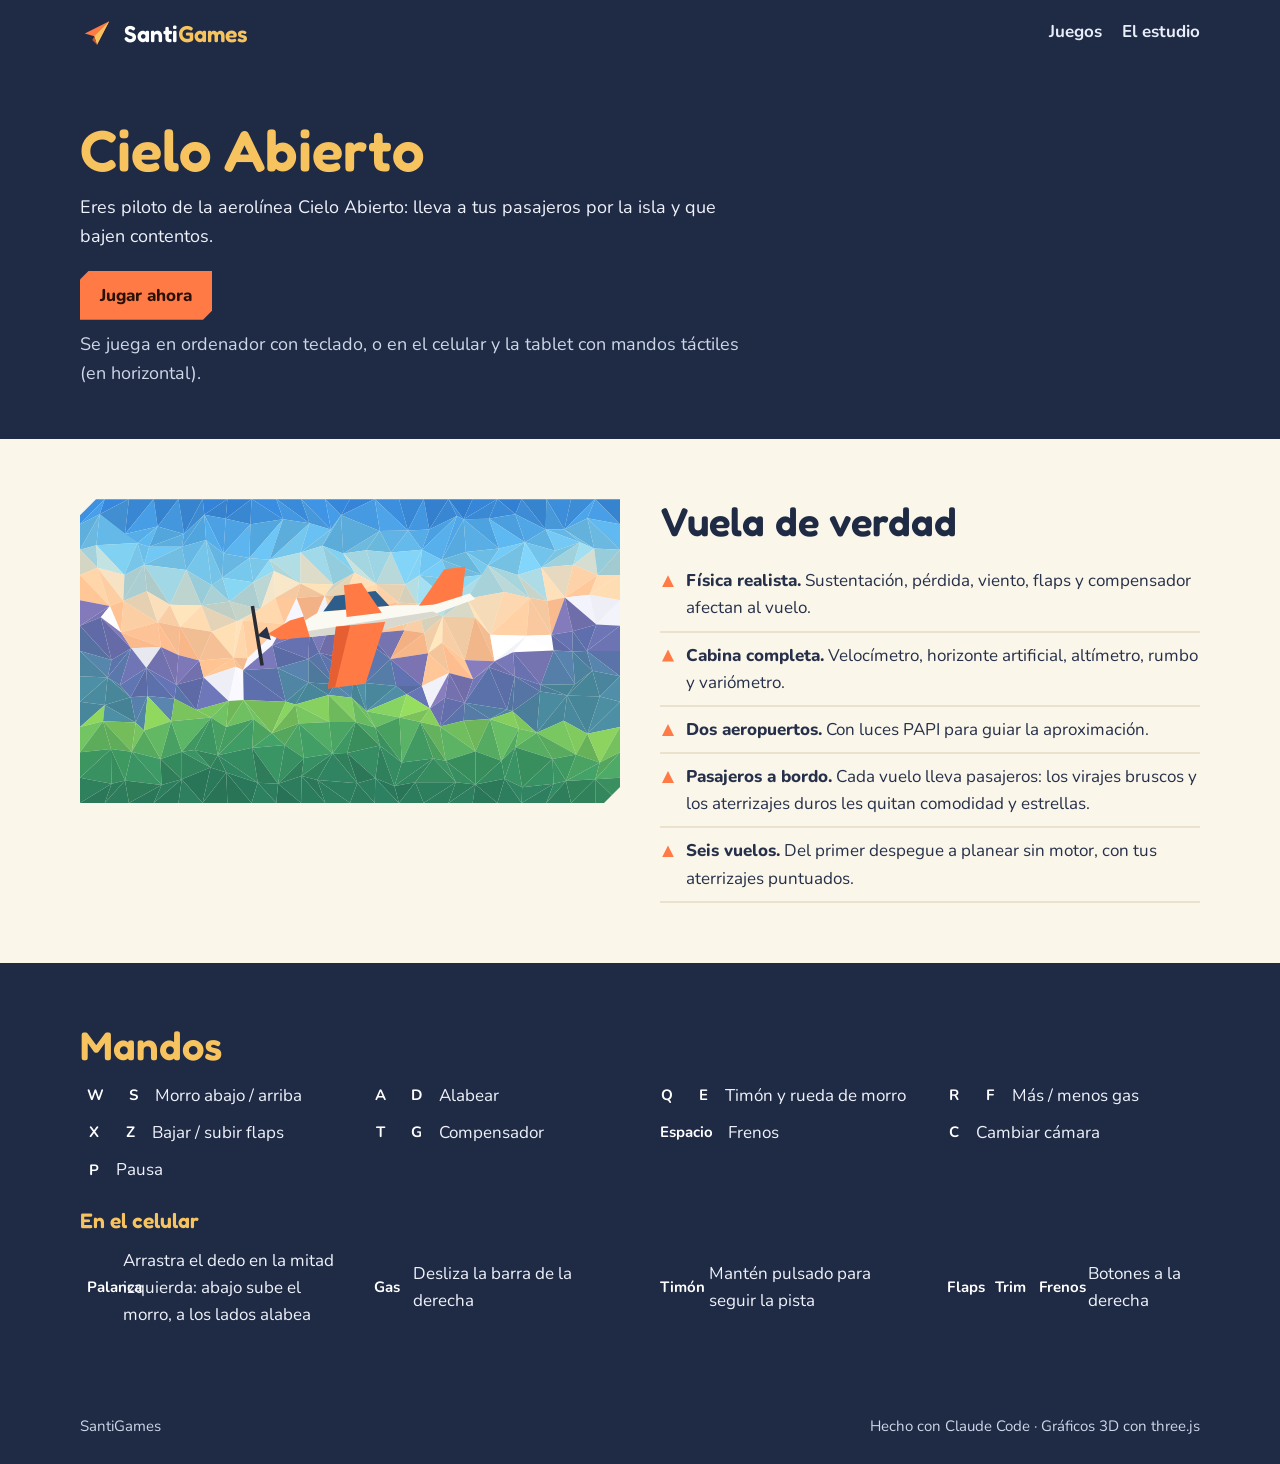
==== juegos/cielo-abierto/index.html @ 6381b73f "Cielo Abierto: aerolínea con pasajeros a bordo Cada vuelo lleva 3 pasajeros con nombre. Su comodidad" ====
<!doctype html>
<html lang="es">
<head>
  <meta charset="utf-8">
  <meta name="viewport" content="width=device-width, initial-scale=1">
  <title>Cielo Abierto · SantiGames</title>
  <meta name="description" content="Simulador de vuelo 3D low-poly para jugar en el navegador.">
  <link rel="icon" href="../../assets/icono.svg" type="image/svg+xml">
  <link rel="preconnect" href="https://fonts.googleapis.com">
  <link rel="preconnect" href="https://fonts.gstatic.com" crossorigin>
  <link rel="stylesheet" href="https://fonts.googleapis.com/css2?family=Fredoka:wght@600&family=Nunito:wght@400;700;800&display=swap">
  <link rel="stylesheet" href="../../css/estilos.css">
</head>
<body>
  <header class="cabecera">
    <div class="contenedor">
      <a class="marca" href="../../index.html"><img src="../../assets/icono.svg" alt=""><span>Santi<span>Games</span></span></a>
      <nav aria-label="Principal">
        <a href="../../index.html#juegos">Juegos</a>
        <a href="../../estudio.html">El estudio</a>
      </nav>
    </div>
  </header>

  <main>
    <section class="cabeza-pagina">
      <div class="contenedor">
        <h1>Cielo Abierto</h1>
        <p>Eres piloto de la aerolínea Cielo Abierto: lleva a tus pasajeros por la isla y que bajen contentos.</p>
        <div class="acciones"><a class="boton principal" href="jugar.html">Jugar ahora</a></div>
        <p class="aviso-escritorio">Se juega en ordenador con teclado, o en el celular y la tablet con mandos táctiles (en horizontal).</p>
      </div>
    </section>

    <section class="seccion">
      <div class="contenedor columnas">
        <img src="portada.svg" alt="Portada de Cielo Abierto: una avioneta sobre montañas low-poly">
        <div>
          <h2>Vuela de verdad</h2>
          <ul class="lista">
            <li><strong>Física realista.</strong> Sustentación, pérdida, viento, flaps y compensador afectan al vuelo.</li>
            <li><strong>Cabina completa.</strong> Velocímetro, horizonte artificial, altímetro, rumbo y variómetro.</li>
            <li><strong>Dos aeropuertos.</strong> Con luces PAPI para guiar la aproximación.</li>
            <li><strong>Pasajeros a bordo.</strong> Cada vuelo lleva pasajeros: los virajes bruscos y los aterrizajes duros les quitan comodidad y estrellas.</li>
            <li><strong>Seis vuelos.</strong> Del primer despegue a planear sin motor, con tus aterrizajes puntuados.</li>
          </ul>
        </div>
      </div>
    </section>

    <section class="seccion banda">
      <div class="contenedor">
        <h2>Mandos</h2>
        <div class="mandos">
          <div><kbd>W</kbd><kbd>S</kbd> Morro abajo / arriba</div>
          <div><kbd>A</kbd><kbd>D</kbd> Alabear</div>
          <div><kbd>Q</kbd><kbd>E</kbd> Timón y rueda de morro</div>
          <div><kbd>R</kbd><kbd>F</kbd> Más / menos gas</div>
          <div><kbd>X</kbd><kbd>Z</kbd> Bajar / subir flaps</div>
          <div><kbd>T</kbd><kbd>G</kbd> Compensador</div>
          <div><kbd>Espacio</kbd> Frenos</div>
          <div><kbd>C</kbd> Cambiar cámara</div>
          <div><kbd>P</kbd> Pausa</div>
        </div>
        <h3>En el celular</h3>
        <div class="mandos">
          <div><kbd>Palanca</kbd> Arrastra el dedo en la mitad izquierda: abajo sube el morro, a los lados alabea</div>
          <div><kbd>Gas</kbd> Desliza la barra de la derecha</div>
          <div><kbd>Timón</kbd> Mantén pulsado para seguir la pista</div>
          <div><kbd>Flaps</kbd><kbd>Trim</kbd><kbd>Frenos</kbd> Botones a la derecha</div>
        </div>
      </div>
    </section>
  </main>

  <footer class="pie">
    <div class="contenedor"><p>SantiGames</p><p>Hecho con Claude Code · Gráficos 3D con three.js</p></div>
  </footer>
</body>
</html>
---- css/estilos.css ----
:root {
  --noche: #1f2a44; --noche-2: #2b3a5c; --crema: #fbf6ea; --blanco: #fffdf7;
  --coral: #ff7a45; --oro: #f7c35f; --cielo: #86d3ef; --verde: #3f9a62; --tinta: #26304a; --suave: #5a6580;
  --titulos: "Fredoka", "Trebuchet MS", system-ui, sans-serif;
  --texto: "Nunito", system-ui, -apple-system, "Segoe UI", sans-serif;
  --corte: polygon(16px 0, 100% 0, 100% calc(100% - 16px), calc(100% - 16px) 100%, 0 100%, 0 16px);
}
* { box-sizing: border-box; }
html { scroll-behavior: smooth; }
body { margin: 0; background: var(--crema); color: var(--tinta); font: 400 17px/1.6 var(--texto); }
img { display: block; max-width: 100%; }
a { color: inherit; }
a:focus-visible { outline: 3px solid var(--coral); outline-offset: 3px; }
h1, h2, h3 { font-family: var(--titulos); font-weight: 600; line-height: 1.12; margin: 0; color: var(--noche); }
.contenedor { width: min(1120px, 100% - 32px); margin-inline: auto; }

.cabecera { background: var(--noche); }
.cabecera .contenedor { display: flex; align-items: center; justify-content: space-between; gap: 16px; min-height: 66px; flex-wrap: wrap; }
.marca { display: inline-flex; align-items: center; gap: 10px; font: 600 23px var(--titulos); color: #fff; text-decoration: none; }
.marca img { width: 34px; height: 34px; }
.marca span span { color: var(--oro); }
nav { display: flex; gap: 20px; }
nav a { color: #e9eefb; text-decoration: none; font-weight: 700; padding: 6px 0; border-bottom: 3px solid transparent; }
nav a:hover, nav a[aria-current="page"] { border-color: var(--coral); }

.heroe { position: relative; min-height: min(620px, 80vh); display: flex; align-items: center; overflow: hidden; background: var(--cielo); }
.heroe > img { position: absolute; inset: 0; width: 100%; height: 100%; object-fit: cover; }
.heroe .contenedor { position: relative; padding-block: 48px; }
.panel { max-width: 520px; padding: 30px 32px; background: var(--noche); color: #eef2fb; clip-path: var(--corte); }
.panel h1 { font-size: clamp(42px, 7vw, 66px); color: var(--oro); }
.etiqueta { margin: 0 0 6px; font-weight: 800; color: var(--cielo); }
.entrada { margin: 12px 0 0; font-size: 18px; }
.acciones { display: flex; flex-wrap: wrap; gap: 10px; margin-top: 20px; }

.boton { display: inline-block; padding: 11px 20px; background: var(--noche-2); color: #fff; font-weight: 800; text-decoration: none; clip-path: polygon(9px 0, 100% 0, 100% calc(100% - 9px), calc(100% - 9px) 100%, 0 100%, 0 9px); transition: transform 0.15s, background 0.15s; }
.boton:hover { transform: translateY(-2px); background: #3a4d78; }
.boton.principal { background: var(--coral); color: #2a1208; }
.boton.principal:hover { background: #ff9365; }
.boton.pequeno { padding: 8px 18px; background: var(--noche); }

.seccion { padding-block: 60px; }
.seccion h2 { font-size: clamp(30px, 4vw, 40px); margin-bottom: 8px; }
.seccion .intro { margin: 0 0 26px; color: var(--suave); max-width: 62ch; }
.rejilla { display: grid; grid-template-columns: repeat(auto-fill, minmax(290px, 1fr)); gap: 22px; }
.tarjeta { background: var(--blanco); clip-path: var(--corte); display: flex; flex-direction: column; transition: transform 0.18s; }
.tarjeta:hover { transform: translateY(-4px); }
.portada img { width: 100%; aspect-ratio: 16 / 9; object-fit: cover; }
.cuerpo { padding: 18px 20px 22px; display: flex; flex-direction: column; align-items: flex-start; flex: 1; }
.cuerpo h3 { font-size: 25px; }
.cuerpo p { margin: 6px 0 14px; }
.cuerpo .boton { margin-top: auto; }
.cuerpo .estado { margin: 0 0 4px; font-size: 14px; font-weight: 800; color: var(--verde); }
.cuerpo .estado.desarrollo { color: #b5651d; }
.cuerpo .meta { margin: 2px 0 8px; font-size: 14.5px; color: var(--suave); }
.proxima { background: #efe7d3; align-items: center; justify-content: center; text-align: center; padding: 34px 26px; min-height: 280px; }
.proxima .signo { margin: 0; font: 600 62px/1 var(--titulos); color: var(--coral); }
.proxima p:last-child { margin: 8px 0 0; color: var(--suave); }

.banda { background: var(--noche); color: #eef2fb; }
.banda h2 { color: var(--oro); }
.banda h3 { margin-top: 26px; font-size: 21px; color: var(--oro); }
.banda .intro { color: #cdd7e8; }
.banda .boton { background: var(--coral); color: #2a1208; }

.cabeza-pagina { background: var(--noche); color: #eef2fb; padding-block: 52px; }
.cabeza-pagina h1 { color: var(--oro); font-size: clamp(40px, 6vw, 58px); }
.cabeza-pagina p { margin: 10px 0 0; max-width: 60ch; font-size: 18px; }
.columnas { display: grid; grid-template-columns: repeat(auto-fit, minmax(280px, 1fr)); gap: 40px; align-items: start; }
.columnas img { clip-path: var(--corte); width: 100%; }
.lista { margin: 14px 0 0; padding: 0; list-style: none; }
.lista li { padding: 9px 0 9px 26px; position: relative; border-bottom: 2px solid #ebe2cd; }
.lista li::before { content: ""; position: absolute; left: 2px; top: 17px; width: 12px; height: 12px; background: var(--coral); clip-path: polygon(50% 0, 100% 100%, 0 100%); }
.lista strong { font-weight: 800; }
.mandos { display: grid; grid-template-columns: repeat(auto-fill, minmax(245px, 1fr)); gap: 10px 26px; margin-top: 14px; }
.mandos div { display: flex; align-items: center; gap: 8px; }
kbd { display: inline-block; min-width: 28px; padding: 2px 7px; text-align: center; font: 700 15px var(--texto); background: var(--noche); color: #fff; }
.aviso-escritorio { margin-top: 12px; font-size: 15px; color: #cdd7e8; }

.pie { background: var(--noche); color: #cdd7e8; padding-block: 26px; font-size: 15px; }
.pie .contenedor { display: flex; justify-content: space-between; flex-wrap: wrap; gap: 8px 22px; }
.pie p { margin: 0; }

@media (max-width: 560px) {
  .seccion { padding-block: 42px; }
  .panel { padding: 24px 22px; }
  .heroe { align-items: flex-end; }
}
@media (prefers-reduced-motion: reduce) {
  html { scroll-behavior: auto; }
  .boton, .tarjeta { transition: none; }
}
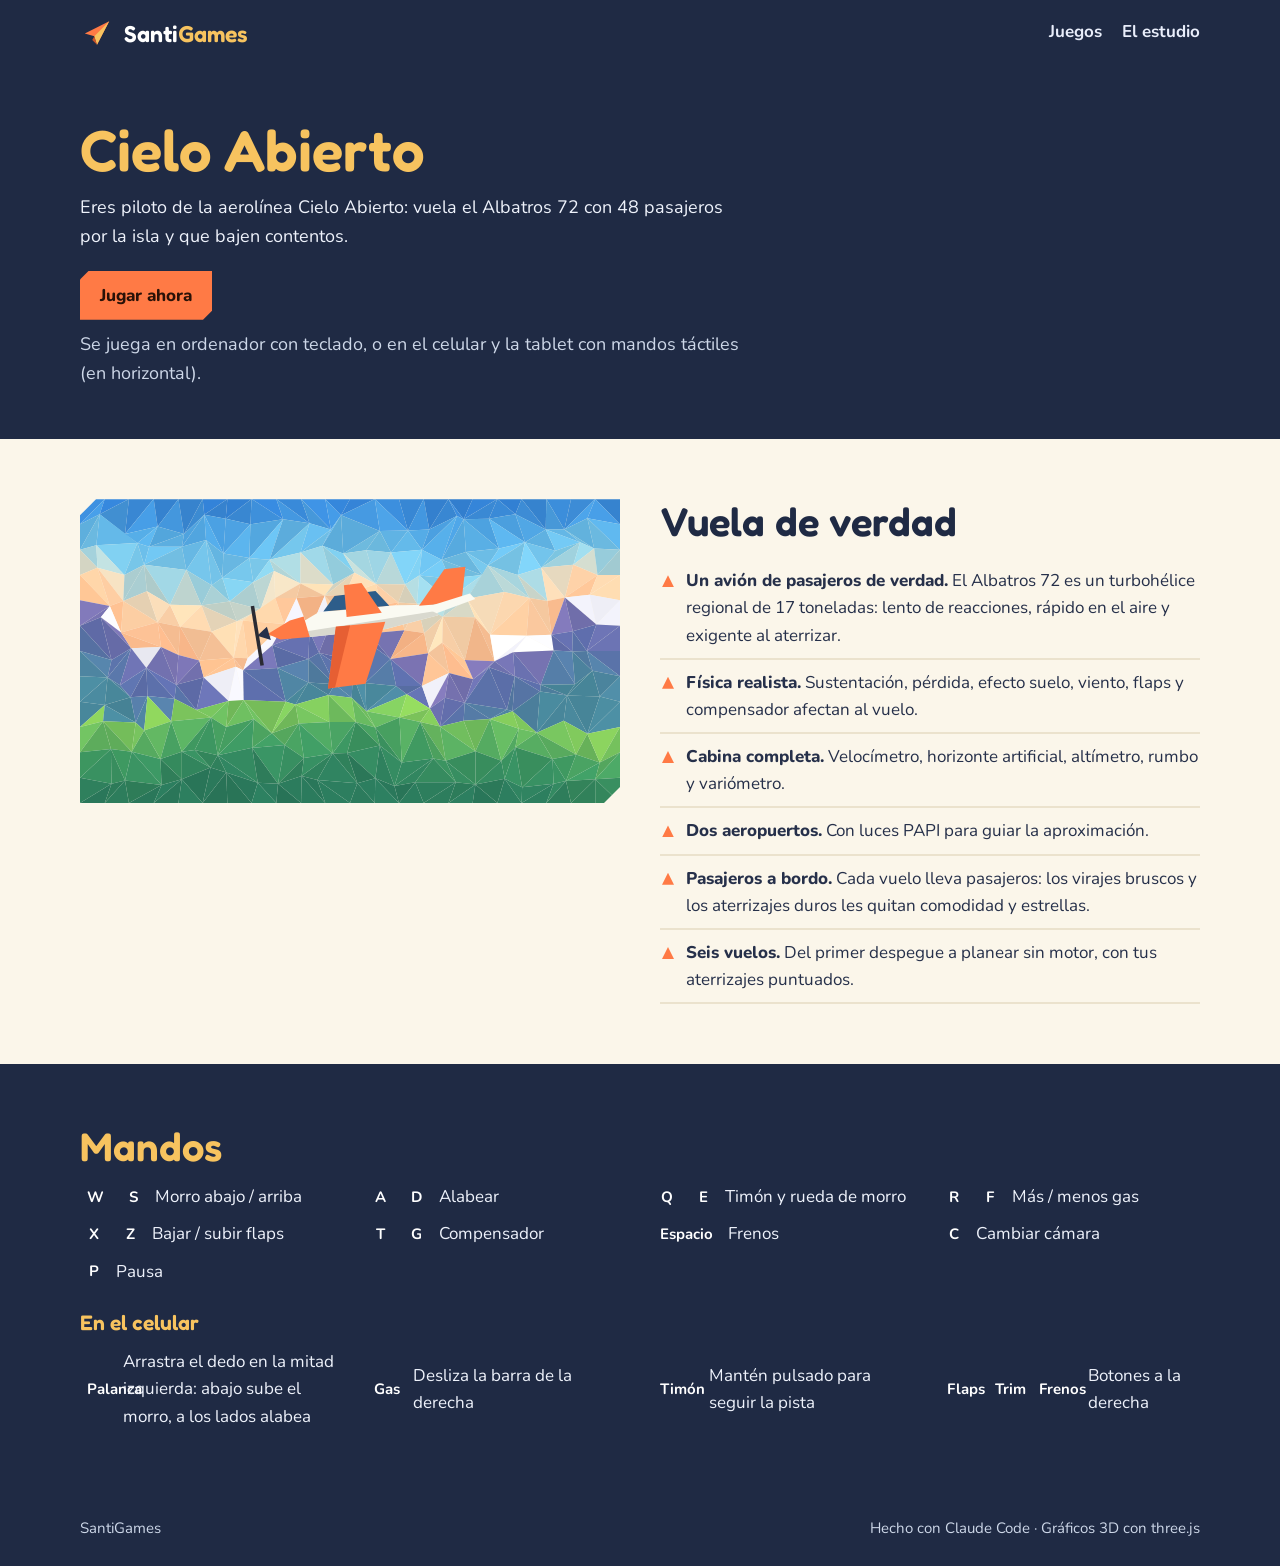
==== commit 47588d8c: "Cielo Abierto: el Albatros 72, un turbohélice regional de 48 plazas La física pasa a describir cada " ====
--- a/juegos/cielo-abierto/index.html
+++ b/juegos/cielo-abierto/index.html
@@ -26,7 +26,7 @@
     <section class="cabeza-pagina">
       <div class="contenedor">
         <h1>Cielo Abierto</h1>
-        <p>Eres piloto de la aerolínea Cielo Abierto: lleva a tus pasajeros por la isla y que bajen contentos.</p>
+        <p>Eres piloto de la aerolínea Cielo Abierto: vuela el Albatros 72 con 48 pasajeros por la isla y que bajen contentos.</p>
         <div class="acciones"><a class="boton principal" href="jugar.html">Jugar ahora</a></div>
         <p class="aviso-escritorio">Se juega en ordenador con teclado, o en el celular y la tablet con mandos táctiles (en horizontal).</p>
       </div>
@@ -38,7 +38,8 @@
         <div>
           <h2>Vuela de verdad</h2>
           <ul class="lista">
-            <li><strong>Física realista.</strong> Sustentación, pérdida, viento, flaps y compensador afectan al vuelo.</li>
+            <li><strong>Un avión de pasajeros de verdad.</strong> El Albatros 72 es un turbohélice regional de 17 toneladas: lento de reacciones, rápido en el aire y exigente al aterrizar.</li>
+            <li><strong>Física realista.</strong> Sustentación, pérdida, efecto suelo, viento, flaps y compensador afectan al vuelo.</li>
             <li><strong>Cabina completa.</strong> Velocímetro, horizonte artificial, altímetro, rumbo y variómetro.</li>
             <li><strong>Dos aeropuertos.</strong> Con luces PAPI para guiar la aproximación.</li>
             <li><strong>Pasajeros a bordo.</strong> Cada vuelo lleva pasajeros: los virajes bruscos y los aterrizajes duros les quitan comodidad y estrellas.</li>
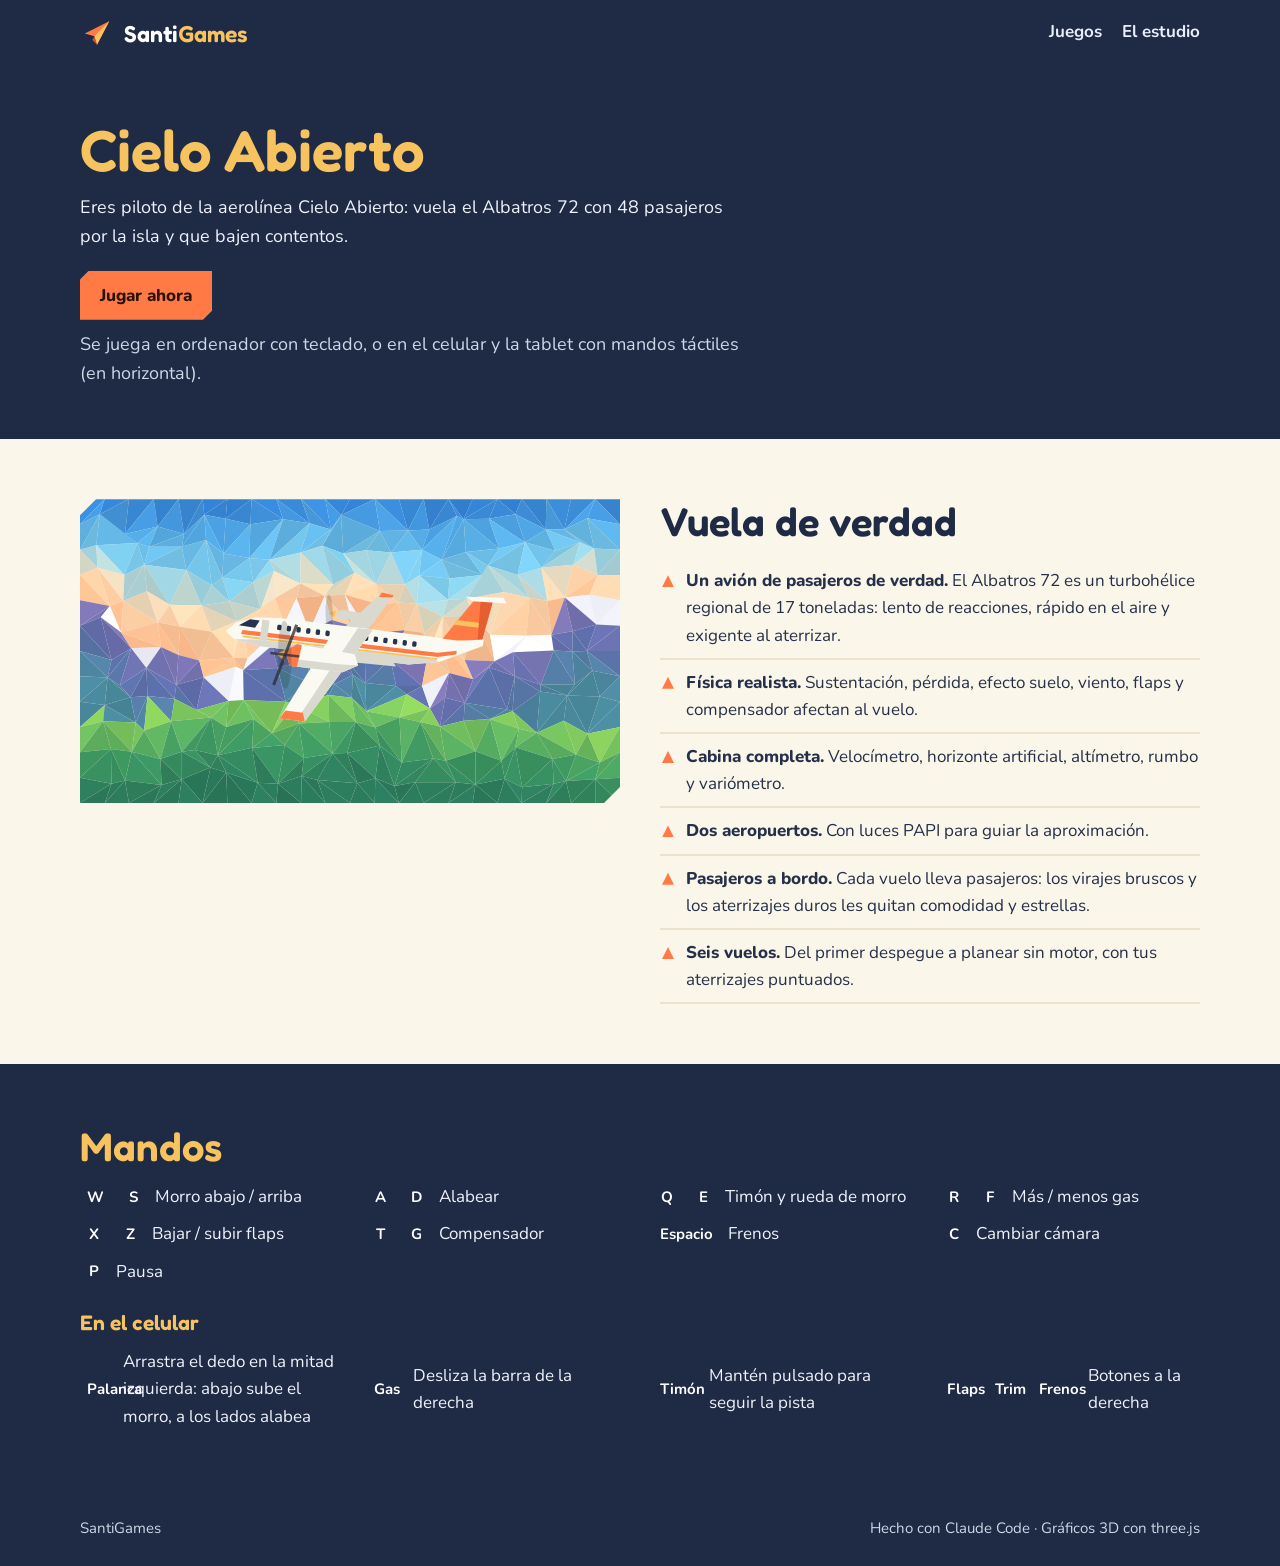
==== commit d7f44896: "Portada y cabecera con el Albatros 72 Sustituye la avioneta por el turbohélice de la aerolínea en la" ====
--- a/juegos/cielo-abierto/index.html
+++ b/juegos/cielo-abierto/index.html
@@ -34,7 +34,7 @@
 
     <section class="seccion">
       <div class="contenedor columnas">
-        <img src="portada.svg" alt="Portada de Cielo Abierto: una avioneta sobre montañas low-poly">
+        <img src="portada.svg" alt="Portada de Cielo Abierto: el Albatros 72, un turbohélice de pasajeros, sobre montañas low-poly">
         <div>
           <h2>Vuela de verdad</h2>
           <ul class="lista">
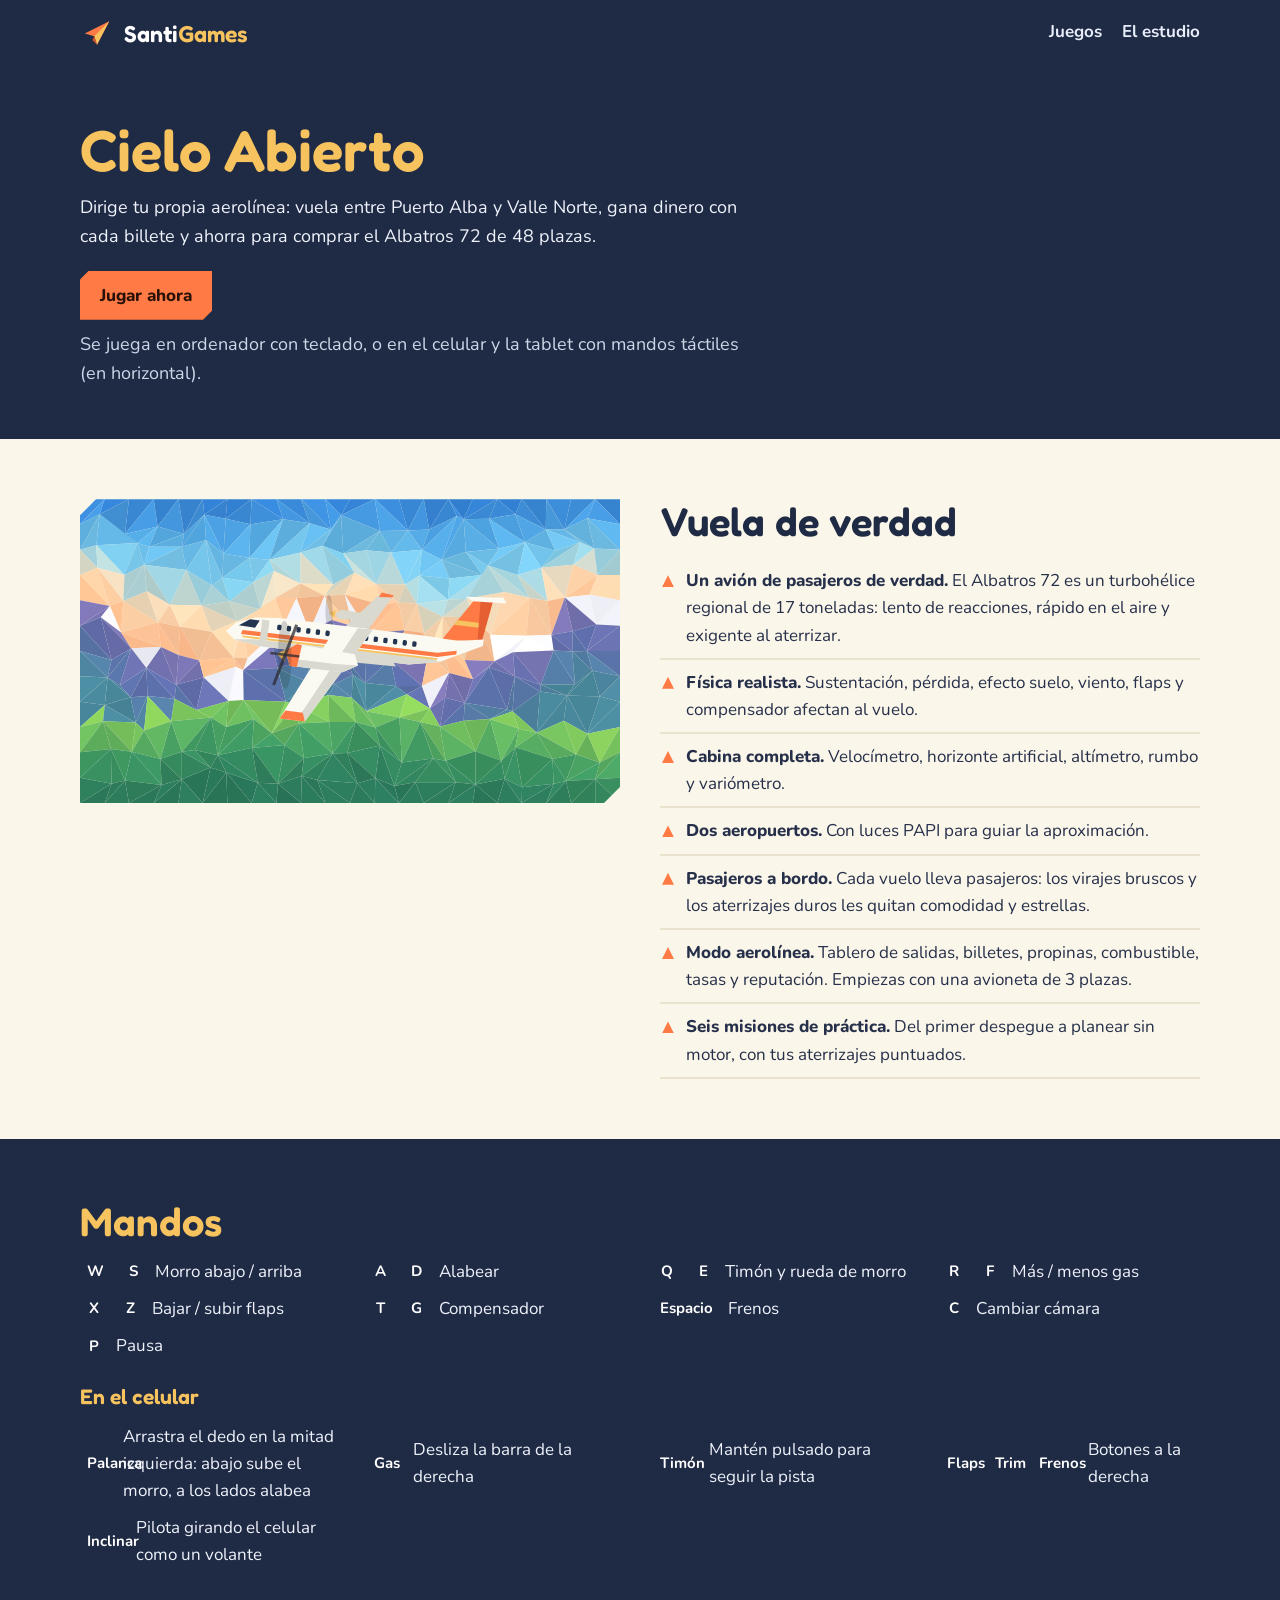
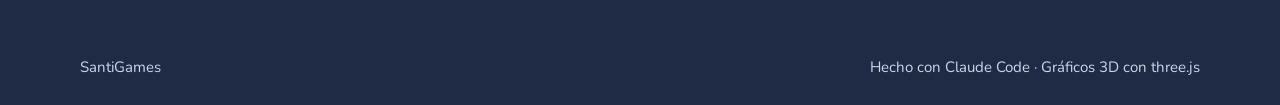
==== commit 33ecf900: "Cielo Abierto: modo aerolínea y pilotaje inclinando el celular Modo aerolínea (js/aerolinea.js), gua" ====
--- a/juegos/cielo-abierto/index.html
+++ b/juegos/cielo-abierto/index.html
@@ -26,7 +26,7 @@
     <section class="cabeza-pagina">
       <div class="contenedor">
         <h1>Cielo Abierto</h1>
-        <p>Eres piloto de la aerolínea Cielo Abierto: vuela el Albatros 72 con 48 pasajeros por la isla y que bajen contentos.</p>
+        <p>Dirige tu propia aerolínea: vuela entre Puerto Alba y Valle Norte, gana dinero con cada billete y ahorra para comprar el Albatros 72 de 48 plazas.</p>
         <div class="acciones"><a class="boton principal" href="jugar.html">Jugar ahora</a></div>
         <p class="aviso-escritorio">Se juega en ordenador con teclado, o en el celular y la tablet con mandos táctiles (en horizontal).</p>
       </div>
@@ -43,7 +43,8 @@
             <li><strong>Cabina completa.</strong> Velocímetro, horizonte artificial, altímetro, rumbo y variómetro.</li>
             <li><strong>Dos aeropuertos.</strong> Con luces PAPI para guiar la aproximación.</li>
             <li><strong>Pasajeros a bordo.</strong> Cada vuelo lleva pasajeros: los virajes bruscos y los aterrizajes duros les quitan comodidad y estrellas.</li>
-            <li><strong>Seis vuelos.</strong> Del primer despegue a planear sin motor, con tus aterrizajes puntuados.</li>
+            <li><strong>Modo aerolínea.</strong> Tablero de salidas, billetes, propinas, combustible, tasas y reputación. Empiezas con una avioneta de 3 plazas.</li>
+            <li><strong>Seis misiones de práctica.</strong> Del primer despegue a planear sin motor, con tus aterrizajes puntuados.</li>
           </ul>
         </div>
       </div>
@@ -69,6 +70,7 @@
           <div><kbd>Gas</kbd> Desliza la barra de la derecha</div>
           <div><kbd>Timón</kbd> Mantén pulsado para seguir la pista</div>
           <div><kbd>Flaps</kbd><kbd>Trim</kbd><kbd>Frenos</kbd> Botones a la derecha</div>
+          <div><kbd>Inclinar</kbd> Pilota girando el celular como un volante</div>
         </div>
       </div>
     </section>
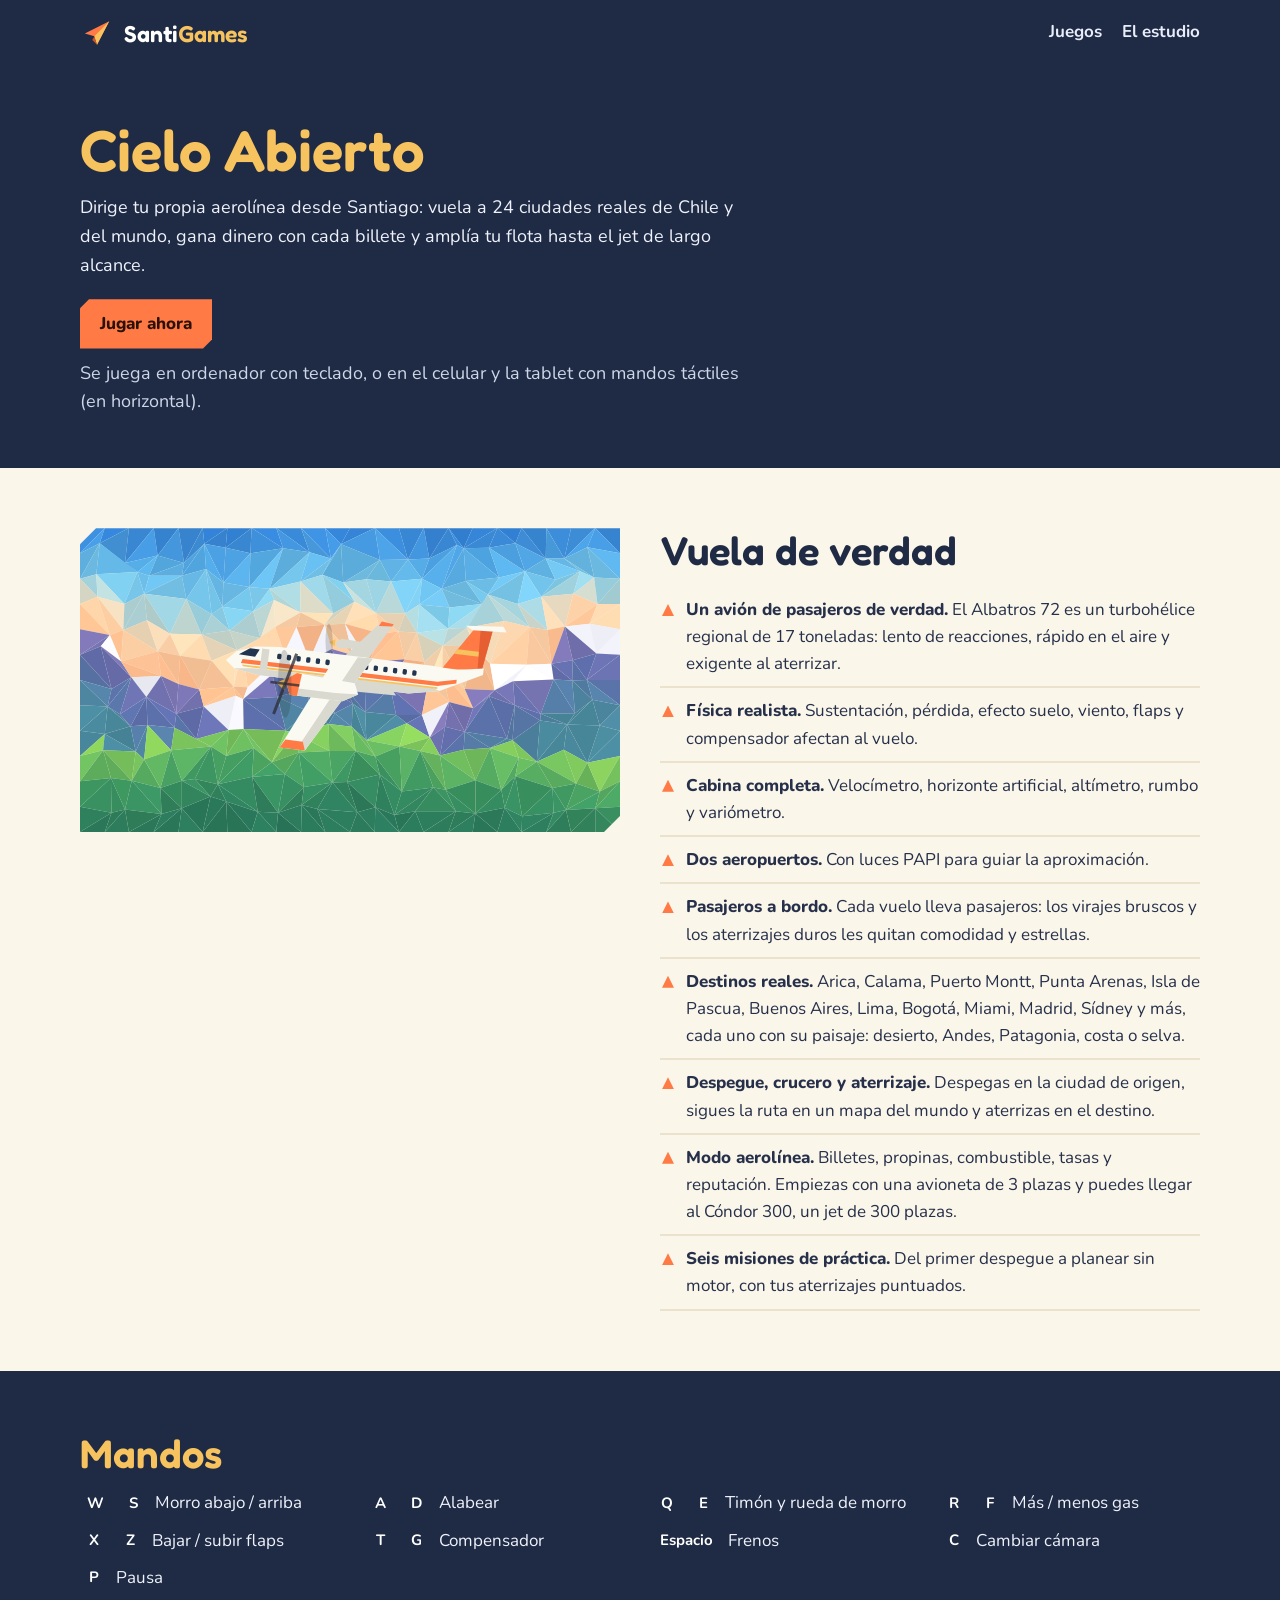
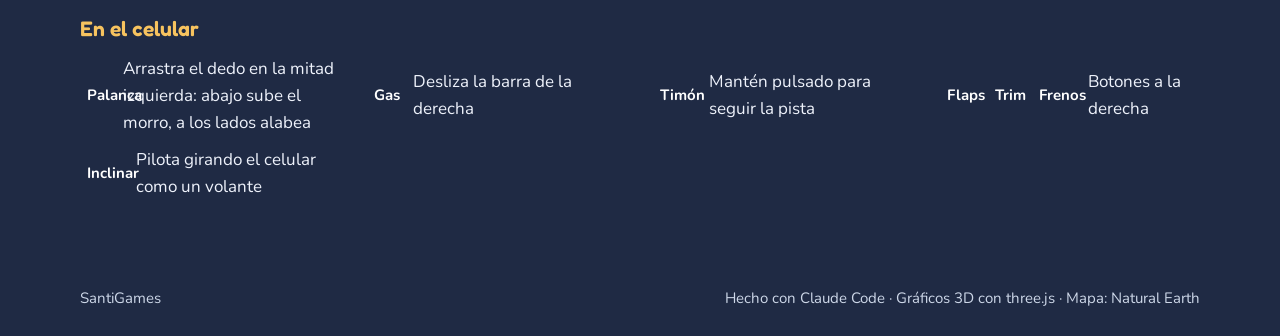
==== commit 3ba29644: "Cielo Abierto: destinos reales de Chile y del mundo, crucero en mapa y jet de largo alcance - 24 des" ====
--- a/juegos/cielo-abierto/index.html
+++ b/juegos/cielo-abierto/index.html
@@ -26,7 +26,7 @@
     <section class="cabeza-pagina">
       <div class="contenedor">
         <h1>Cielo Abierto</h1>
-        <p>Dirige tu propia aerolínea: vuela entre Puerto Alba y Valle Norte, gana dinero con cada billete y ahorra para comprar el Albatros 72 de 48 plazas.</p>
+        <p>Dirige tu propia aerolínea desde Santiago: vuela a 24 ciudades reales de Chile y del mundo, gana dinero con cada billete y amplía tu flota hasta el jet de largo alcance.</p>
         <div class="acciones"><a class="boton principal" href="jugar.html">Jugar ahora</a></div>
         <p class="aviso-escritorio">Se juega en ordenador con teclado, o en el celular y la tablet con mandos táctiles (en horizontal).</p>
       </div>
@@ -43,7 +43,9 @@
             <li><strong>Cabina completa.</strong> Velocímetro, horizonte artificial, altímetro, rumbo y variómetro.</li>
             <li><strong>Dos aeropuertos.</strong> Con luces PAPI para guiar la aproximación.</li>
             <li><strong>Pasajeros a bordo.</strong> Cada vuelo lleva pasajeros: los virajes bruscos y los aterrizajes duros les quitan comodidad y estrellas.</li>
-            <li><strong>Modo aerolínea.</strong> Tablero de salidas, billetes, propinas, combustible, tasas y reputación. Empiezas con una avioneta de 3 plazas.</li>
+            <li><strong>Destinos reales.</strong> Arica, Calama, Puerto Montt, Punta Arenas, Isla de Pascua, Buenos Aires, Lima, Bogotá, Miami, Madrid, Sídney y más, cada uno con su paisaje: desierto, Andes, Patagonia, costa o selva.</li>
+            <li><strong>Despegue, crucero y aterrizaje.</strong> Despegas en la ciudad de origen, sigues la ruta en un mapa del mundo y aterrizas en el destino.</li>
+            <li><strong>Modo aerolínea.</strong> Billetes, propinas, combustible, tasas y reputación. Empiezas con una avioneta de 3 plazas y puedes llegar al Cóndor 300, un jet de 300 plazas.</li>
             <li><strong>Seis misiones de práctica.</strong> Del primer despegue a planear sin motor, con tus aterrizajes puntuados.</li>
           </ul>
         </div>
@@ -77,7 +79,7 @@
   </main>
 
   <footer class="pie">
-    <div class="contenedor"><p>SantiGames</p><p>Hecho con Claude Code · Gráficos 3D con three.js</p></div>
+    <div class="contenedor"><p>SantiGames</p><p>Hecho con Claude Code · Gráficos 3D con three.js · Mapa: Natural Earth</p></div>
   </footer>
 </body>
 </html>
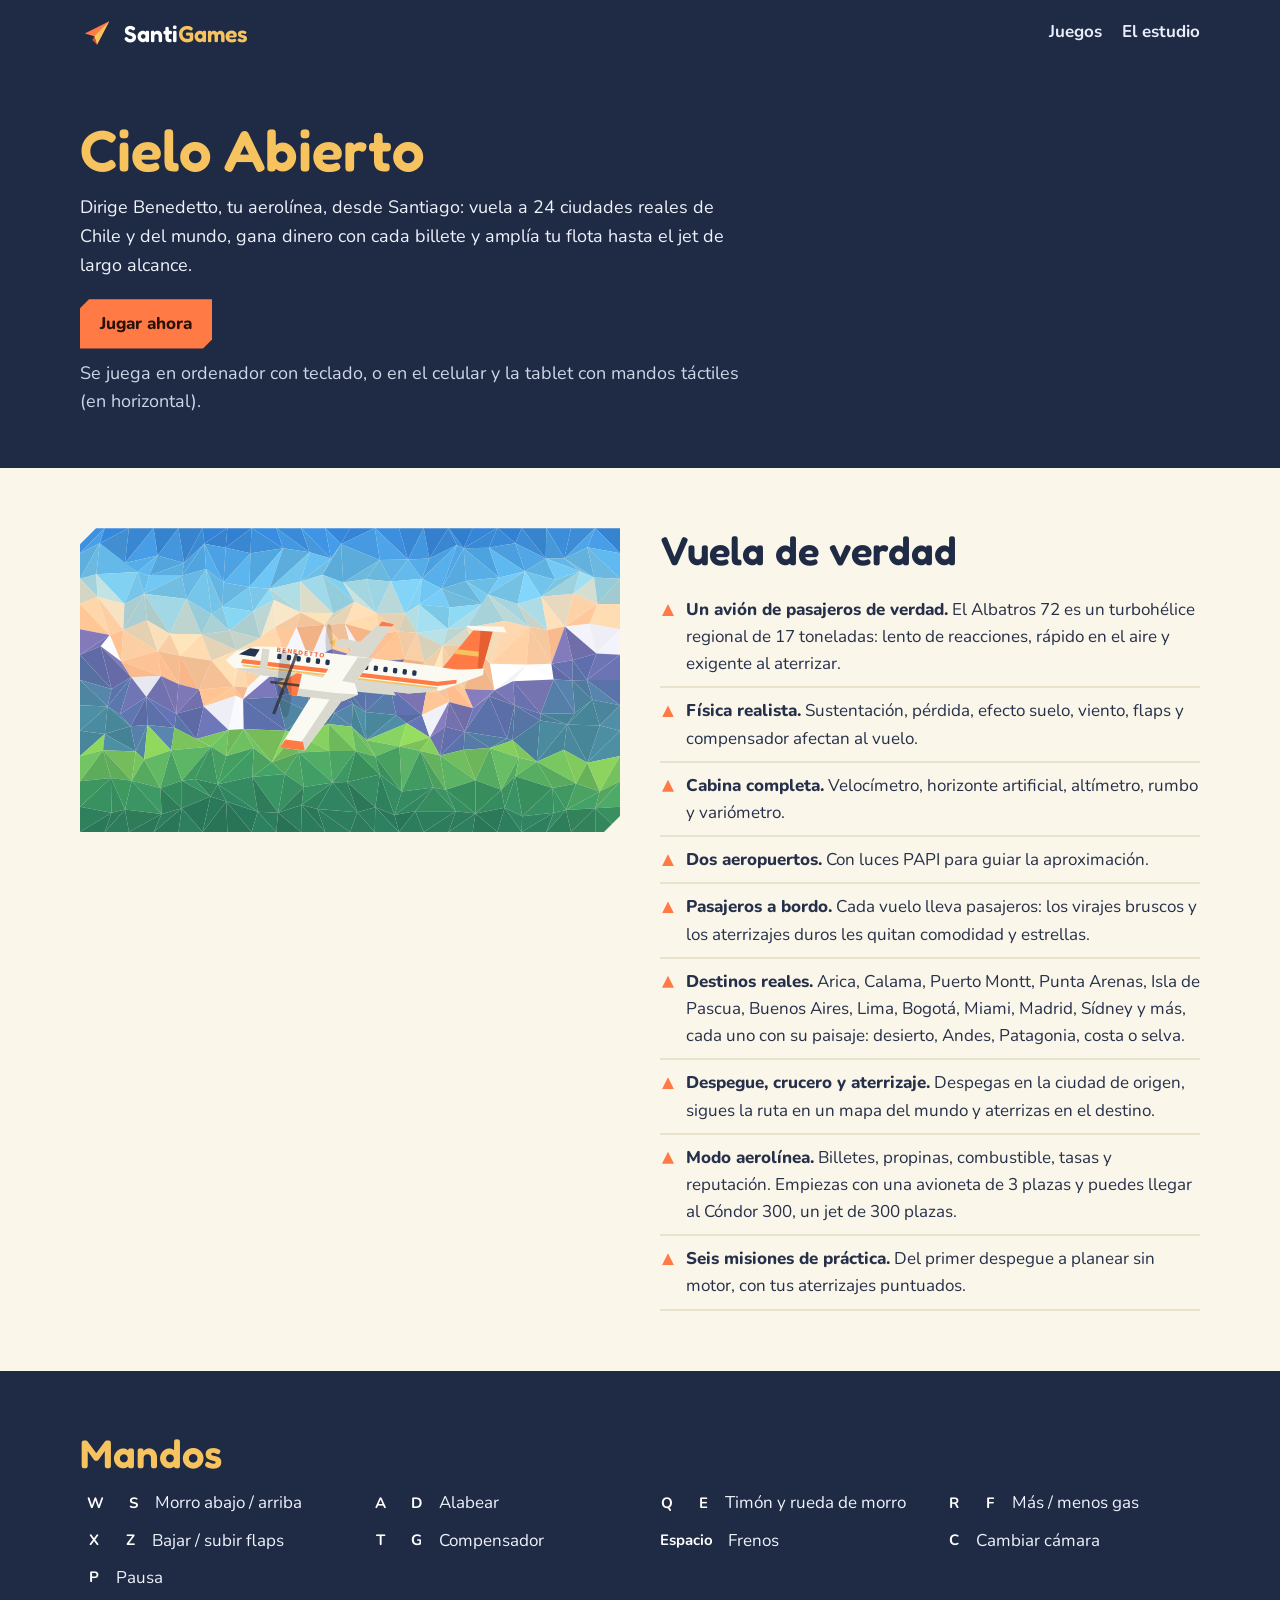
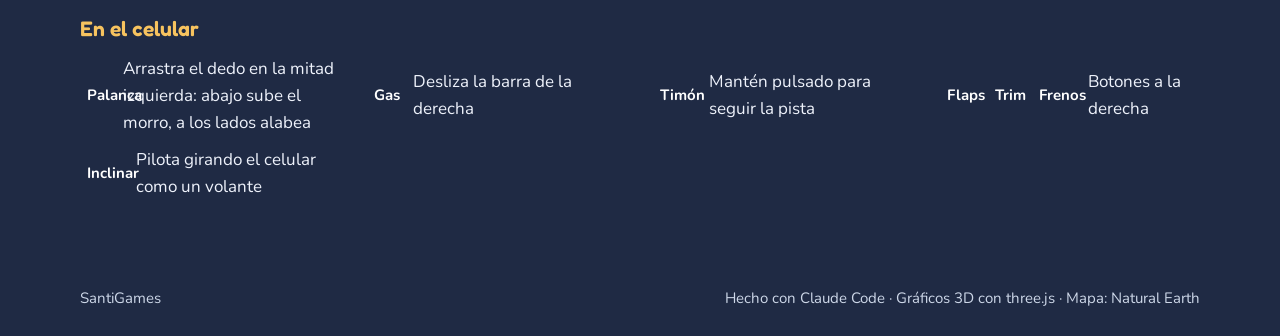
==== commit 295fa476: "La aerolínea se llama Benedetto - Nombre en el menú, los avisos, el crucero, los resultados, la fich" ====
--- a/juegos/cielo-abierto/index.html
+++ b/juegos/cielo-abierto/index.html
@@ -26,7 +26,7 @@
     <section class="cabeza-pagina">
       <div class="contenedor">
         <h1>Cielo Abierto</h1>
-        <p>Dirige tu propia aerolínea desde Santiago: vuela a 24 ciudades reales de Chile y del mundo, gana dinero con cada billete y amplía tu flota hasta el jet de largo alcance.</p>
+        <p>Dirige Benedetto, tu aerolínea, desde Santiago: vuela a 24 ciudades reales de Chile y del mundo, gana dinero con cada billete y amplía tu flota hasta el jet de largo alcance.</p>
         <div class="acciones"><a class="boton principal" href="jugar.html">Jugar ahora</a></div>
         <p class="aviso-escritorio">Se juega en ordenador con teclado, o en el celular y la tablet con mandos táctiles (en horizontal).</p>
       </div>
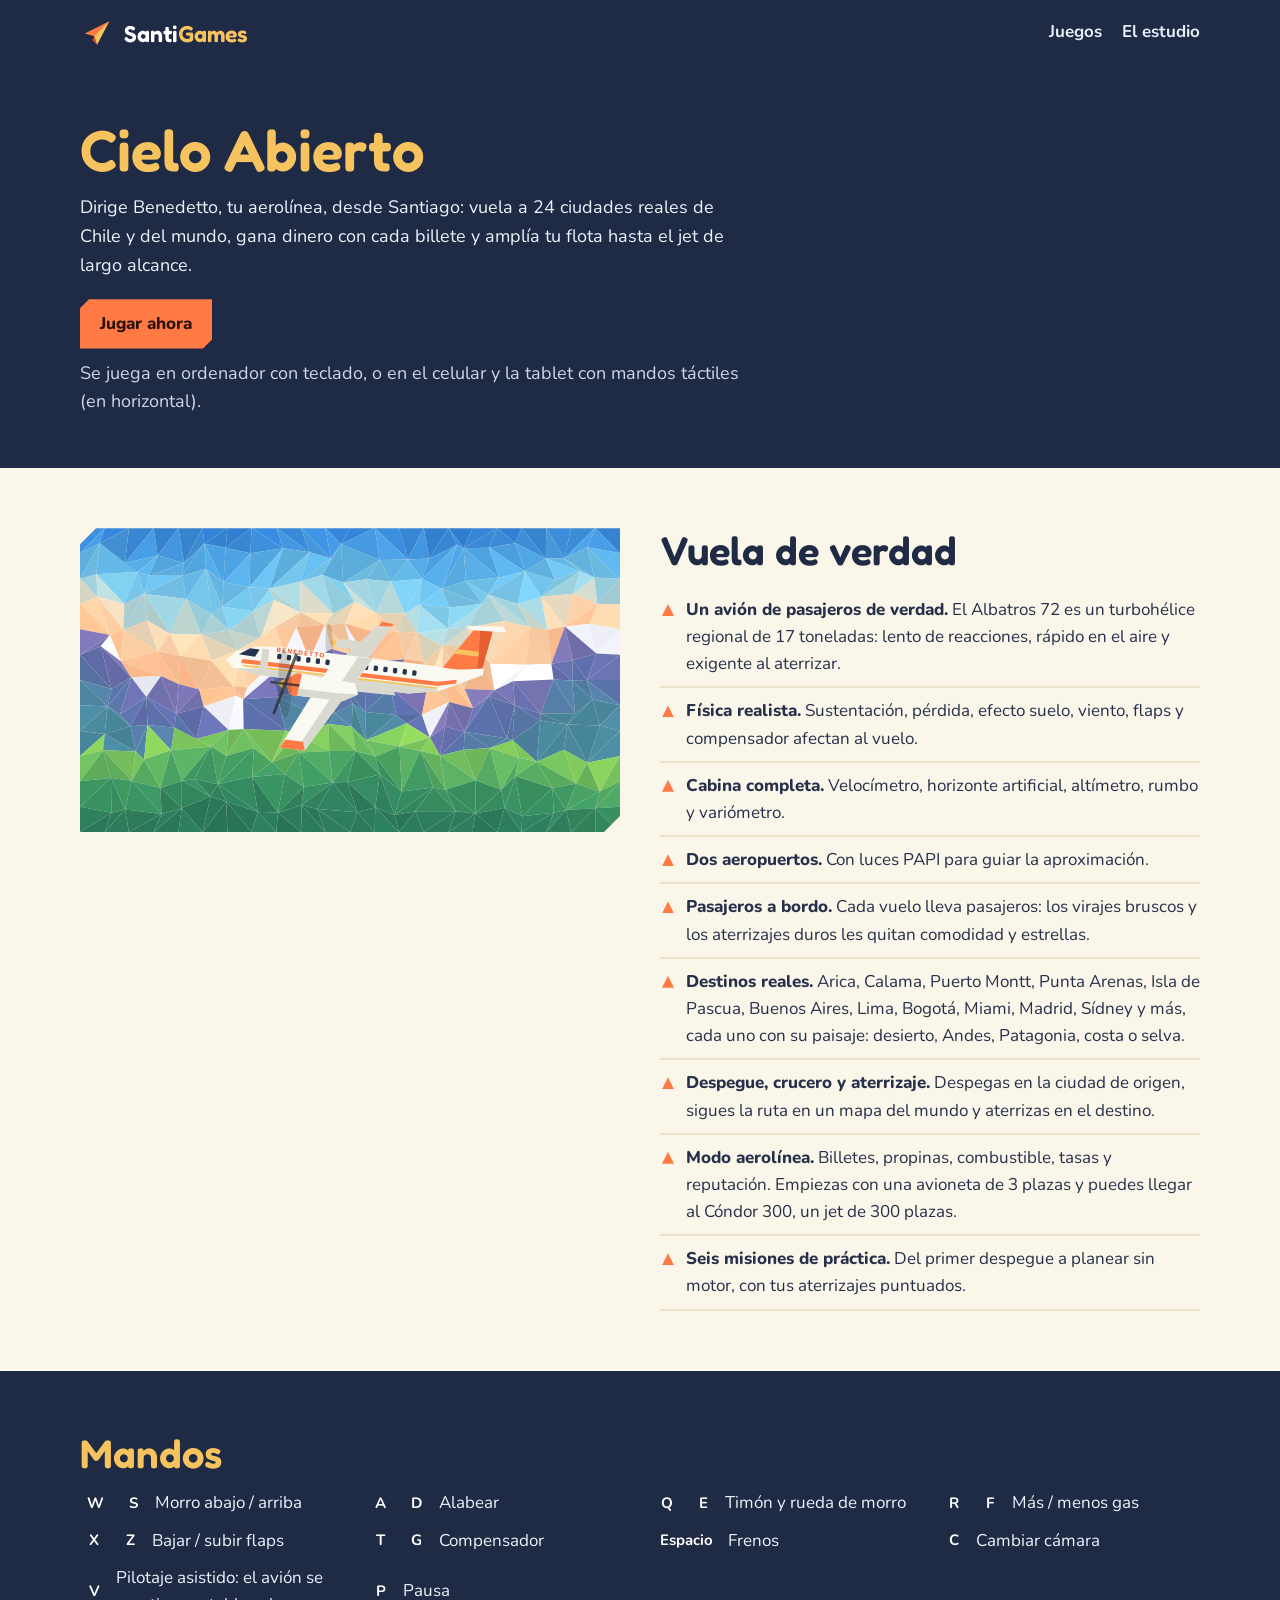
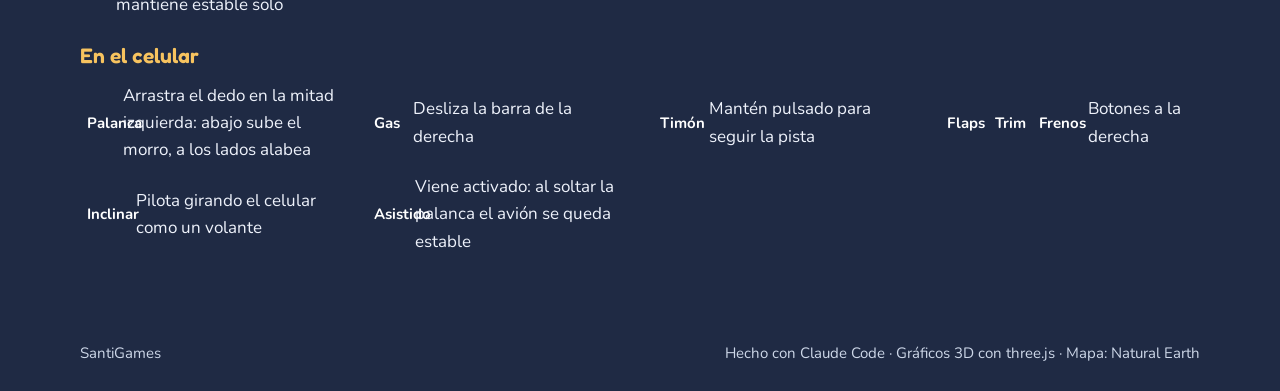
==== commit de31ab5b: "Cielo Abierto: pilotaje asistido para que el avión sea estable en el celular Nuevo js/asistencia.js," ====
--- a/juegos/cielo-abierto/index.html
+++ b/juegos/cielo-abierto/index.html
@@ -5,7 +5,12 @@
   <meta name="viewport" content="width=device-width, initial-scale=1">
   <title>Cielo Abierto · SantiGames</title>
   <meta name="description" content="Simulador de vuelo 3D low-poly para jugar en el navegador.">
-  <link rel="icon" href="../../assets/icono.svg" type="image/svg+xml">
+  <link rel="icon" href="iconos/icono.svg" type="image/svg+xml">
+  <link rel="manifest" href="manifest.webmanifest">
+  <link rel="apple-touch-icon" href="iconos/apple-touch-icon.png">
+  <meta name="apple-mobile-web-app-title" content="Cielo Abierto">
+  <meta name="apple-mobile-web-app-status-bar-style" content="black-translucent">
+  <meta name="theme-color" content="#1f2a44">
   <link rel="preconnect" href="https://fonts.googleapis.com">
   <link rel="preconnect" href="https://fonts.gstatic.com" crossorigin>
   <link rel="stylesheet" href="https://fonts.googleapis.com/css2?family=Fredoka:wght@600&family=Nunito:wght@400;700;800&display=swap">
@@ -27,7 +32,8 @@
       <div class="contenedor">
         <h1>Cielo Abierto</h1>
         <p>Dirige Benedetto, tu aerolínea, desde Santiago: vuela a 24 ciudades reales de Chile y del mundo, gana dinero con cada billete y amplía tu flota hasta el jet de largo alcance.</p>
-        <div class="acciones"><a class="boton principal" href="jugar.html">Jugar ahora</a></div>
+        <div class="acciones"><a class="boton principal" href="jugar.html">Jugar ahora</a><button type="button" class="boton" data-instalar="ayuda-ios-ficha" hidden>Instalar app</button></div>
+        <p id="ayuda-ios-ficha" class="aviso-escritorio" hidden>En iPhone o iPad: abre esta página en Safari, toca el botón <b>Compartir</b> (el cuadrado con la flecha hacia arriba) y elige <b>Añadir a pantalla de inicio</b>.</p>
         <p class="aviso-escritorio">Se juega en ordenador con teclado, o en el celular y la tablet con mandos táctiles (en horizontal).</p>
       </div>
     </section>
@@ -64,6 +70,7 @@
           <div><kbd>T</kbd><kbd>G</kbd> Compensador</div>
           <div><kbd>Espacio</kbd> Frenos</div>
           <div><kbd>C</kbd> Cambiar cámara</div>
+          <div><kbd>V</kbd> Pilotaje asistido: el avión se mantiene estable solo</div>
           <div><kbd>P</kbd> Pausa</div>
         </div>
         <h3>En el celular</h3>
@@ -73,6 +80,7 @@
           <div><kbd>Timón</kbd> Mantén pulsado para seguir la pista</div>
           <div><kbd>Flaps</kbd><kbd>Trim</kbd><kbd>Frenos</kbd> Botones a la derecha</div>
           <div><kbd>Inclinar</kbd> Pilota girando el celular como un volante</div>
+          <div><kbd>Asistido</kbd> Viene activado: al soltar la palanca el avión se queda estable</div>
         </div>
       </div>
     </section>
@@ -81,5 +89,6 @@
   <footer class="pie">
     <div class="contenedor"><p>SantiGames</p><p>Hecho con Claude Code · Gráficos 3D con three.js · Mapa: Natural Earth</p></div>
   </footer>
+  <script src="js/instalar.js"></script>
 </body>
 </html>
--- a/css/estilos.css
+++ b/css/estilos.css
@@ -35,6 +35,8 @@
 .boton { display: inline-block; padding: 11px 20px; background: var(--noche-2); color: #fff; font-weight: 800; text-decoration: none; clip-path: polygon(9px 0, 100% 0, 100% calc(100% - 9px), calc(100% - 9px) 100%, 0 100%, 0 9px); transition: transform 0.15s, background 0.15s; }
 .boton:hover { transform: translateY(-2px); background: #3a4d78; }
 .boton.principal { background: var(--coral); color: #2a1208; }
+button.boton { border: 0; font: inherit; font-weight: 800; cursor: pointer; }
+[hidden] { display: none !important; }
 .boton.principal:hover { background: #ff9365; }
 .boton.pequeno { padding: 8px 18px; background: var(--noche); }
 
